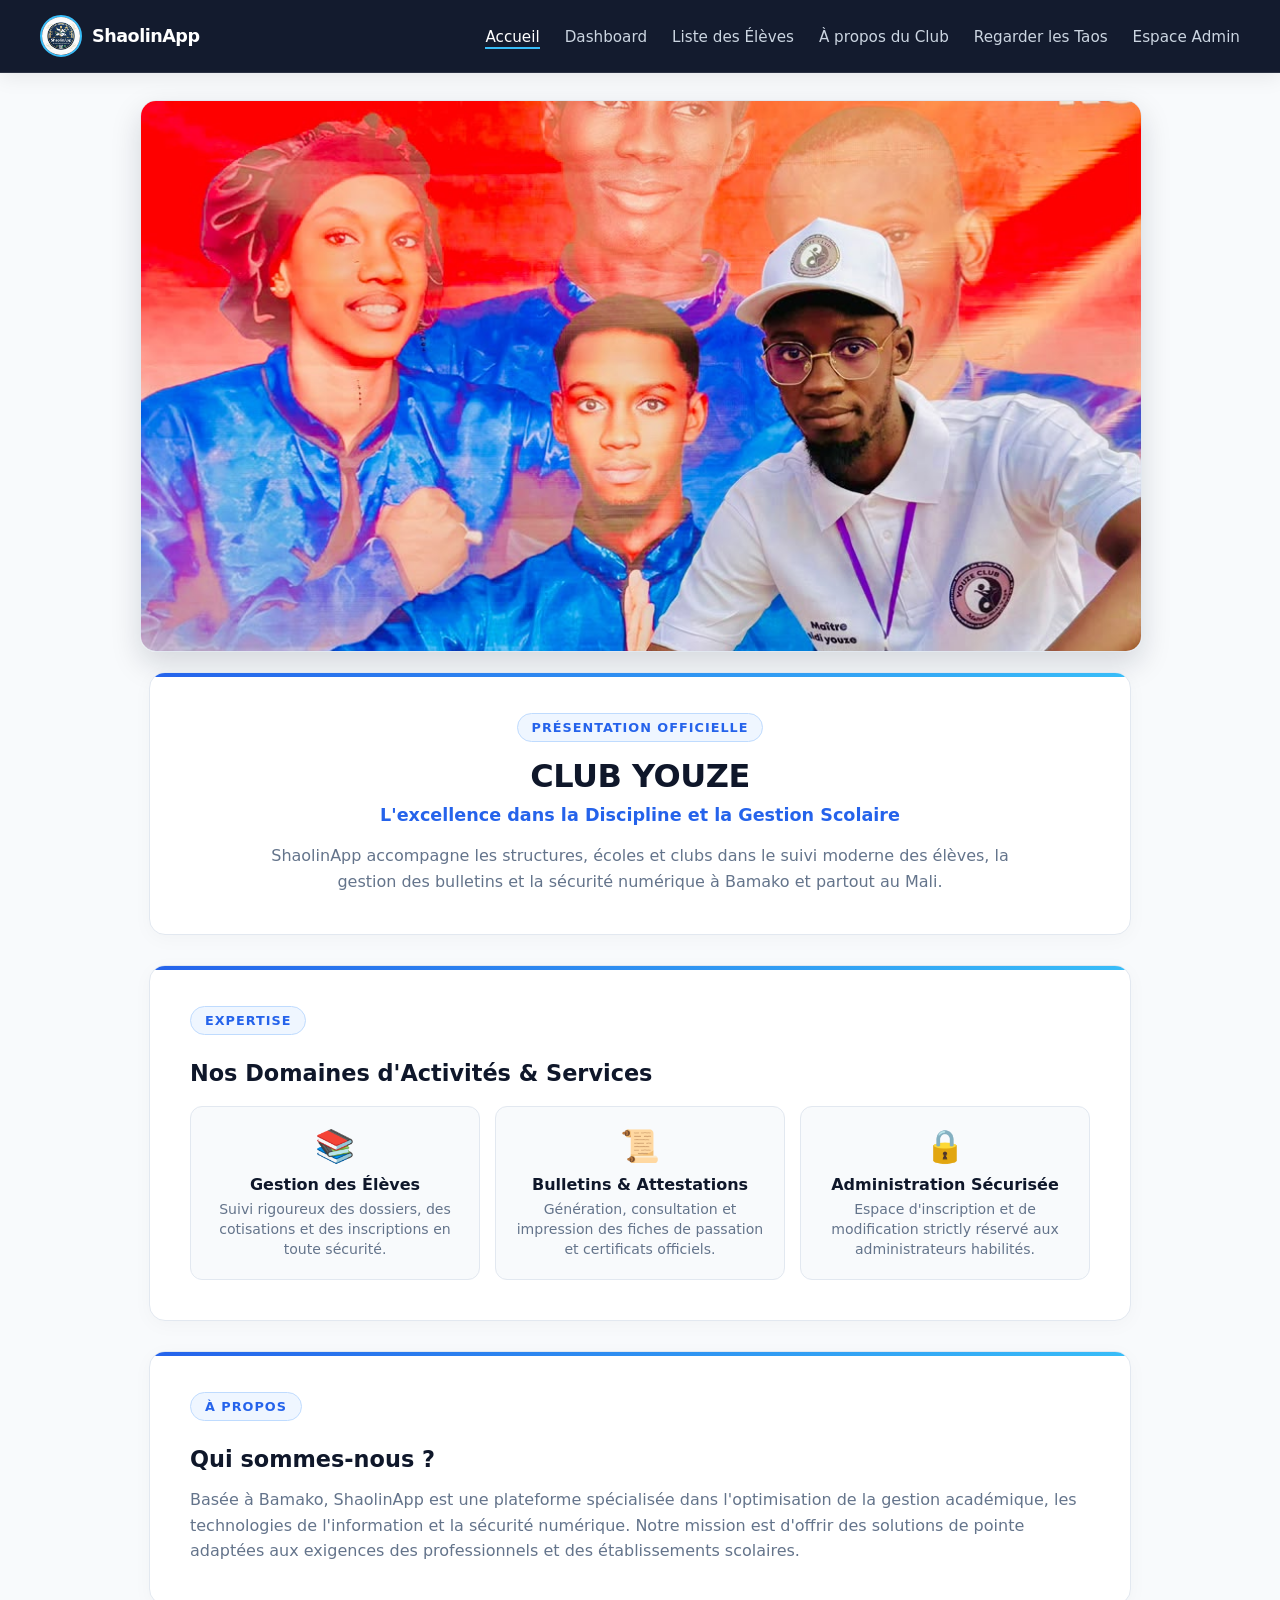
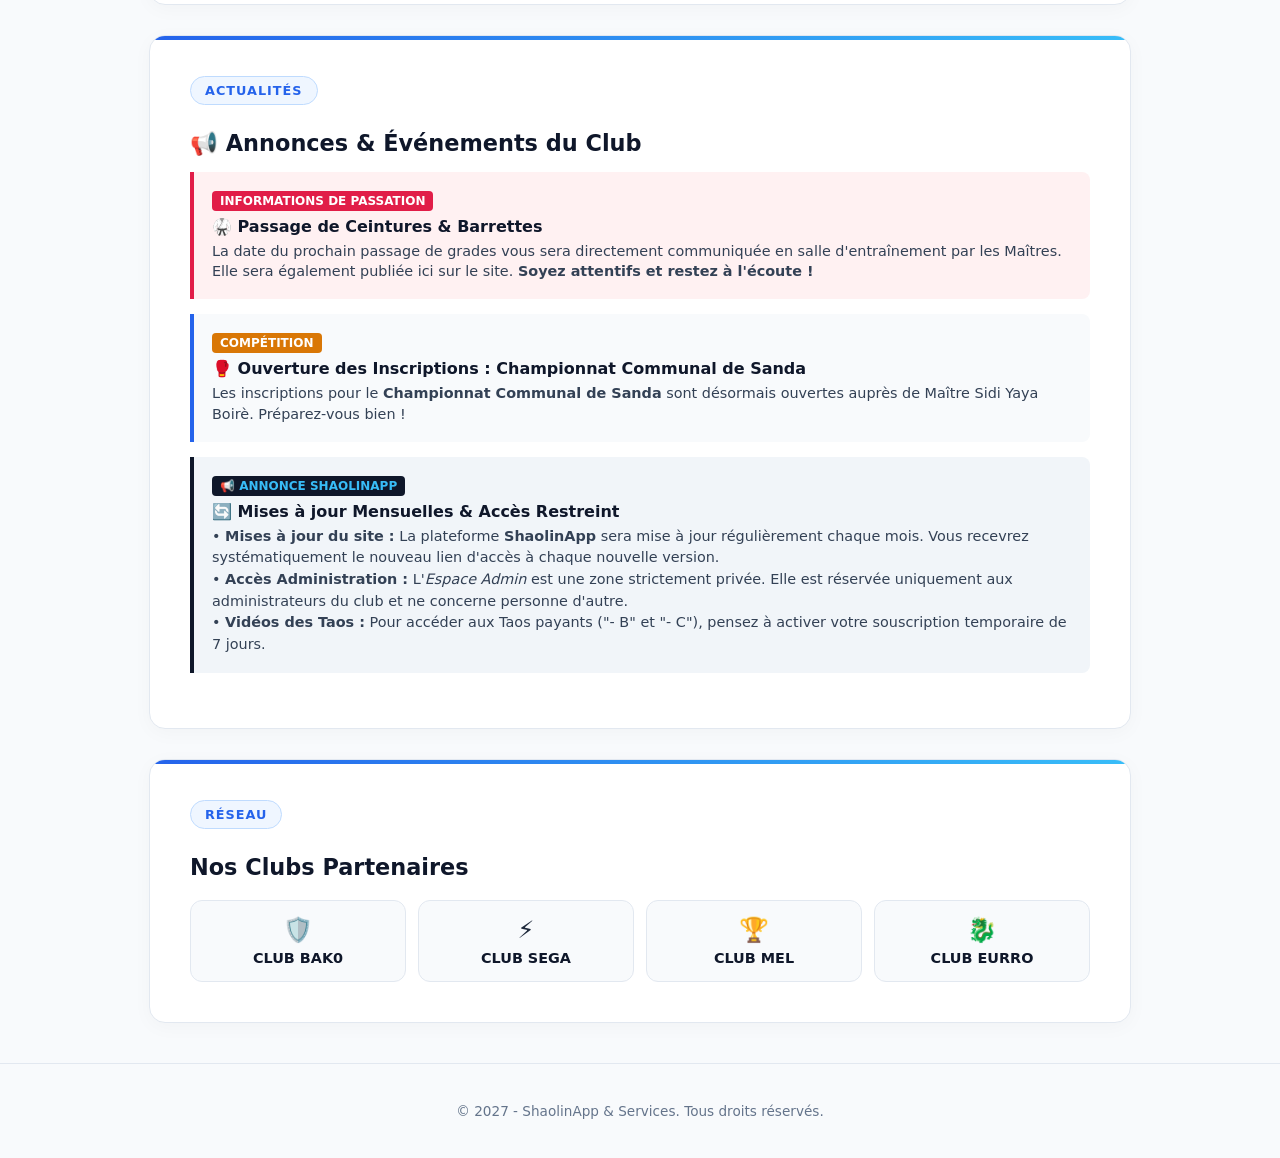
==== index.html @ 5c31070f "Premier commit ShaolinApp" ====
<!DOCTYPE html>
<html lang="fr">
<head>
    <meta charset="utf-8">
    <meta name="viewport" content="width=device-width, initial-scale=1.0">
    <title>ShaolinApp - Club Youze</title>
    <style>
        :root {
            --primary: #0f172a;
            --accent: #38bdf8;
            --text-main: #1e293b;
            --text-muted: #64748b;
            --bg-body: #f8fafc;
            --card-bg: #ffffff;
            --border-color: #e2e8f0;
        }

        body {
            font-family: 'Segoe UI', system-ui, -apple-system, sans-serif;
            background-color: var(--bg-body);
            margin: 0;
            padding: 0;
            color: var(--text-main);
            padding-top: 110px;
            scroll-behavior: smooth;
        }
        
        /* Navbar flexible */
        header {
            position: fixed;
            top: 0;
            left: 0;
            width: 100%;
            background-color: rgba(15, 23, 42, 0.98);
            backdrop-filter: blur(12px);
            -webkit-backdrop-filter: blur(12px);
            color: white;
            padding: 12px 20px;
            display: flex;
            flex-direction: column;
            align-items: center;
            box-sizing: border-box;
            z-index: 1000;
            border-bottom: 1px solid rgba(255, 255, 255, 0.1);
            box-shadow: 0 4px 20px rgba(0, 0, 0, 0.08);
            gap: 10px;
        }

        .logo-container {
            display: flex;
            align-items: center;
            gap: 10px;
        }

        .logo-container img {
            height: 38px;
            width: 38px;
            border-radius: 50%;
            object-fit: cover;
            border: 2px solid var(--accent);
        }

        .logo-container h1 {
            margin: 0;
            font-size: 1.1rem;
            font-weight: 700;
            letter-spacing: -0.5px;
            white-space: nowrap;
        }

        nav {
            width: 100%;
            display: flex;
            justify-content: center;
        }

        nav ul {
            list-style: none;
            display: flex;
            flex-wrap: wrap;
            justify-content: center;
            gap: 12px 20px;
            margin: 0;
            padding: 0;
        }

        nav ul li a {
            color: #cbd5e1;
            text-decoration: none;
            font-weight: 500;
            font-size: 0.88rem;
            transition: all 0.3s ease;
            position: relative;
            padding: 3px 0;
            cursor: pointer;
            white-space: nowrap;
        }

        nav ul li a::after {
            content: '';
            position: absolute;
            width: 0;
            height: 2px;
            bottom: 0;
            left: 0;
            background-color: var(--accent);
            transition: width 0.3s ease;
        }

        nav ul li a:hover, nav ul li a.actif {
            color: white;
        }

        nav ul li a:hover::after, nav ul li a.actif::after {
            width: 100%;
        }

        @media (min-width: 850px) {
            body {
                padding-top: 80px;
            }
            header {
                flex-direction: row;
                justify-content: space-between;
                padding: 15px 40px;
            }
            nav {
                width: auto;
            }
            nav ul {
                gap: 25px;
            }
            nav ul li a {
                font-size: 0.95rem;
            }
        }

        /* Bannière Image */
        .hero-banner {
            max-width: 1000px;
            margin: 20px auto;
            padding: 0 15px;
            text-align: center;
        }

        .hero-banner img {
            width: 100%;
            max-height: 550px;
            object-fit: cover;
            display: block;
            border-radius: 16px;
            box-shadow: 0 12px 30px rgba(15, 23, 42, 0.15);
            border: 1px solid var(--border-color);
        }

        /* Style commun Carte pro */
        .styled-card {
            max-width: 900px;
            margin: 0 15px 25px 15px;
            background: var(--card-bg);
            padding: 25px;
            border-radius: 16px;
            box-shadow: 0 4px 20px rgba(0, 0, 0, 0.03);
            border: 1px solid var(--border-color);
            position: relative;
            overflow: hidden;
            transition: transform 0.3s ease, box-shadow 0.3s ease;
        }

        .styled-card:hover {
            transform: translateY(-3px);
            box-shadow: 0 8px 25px rgba(15, 23, 42, 0.08);
        }

        @media (min-width: 930px) {
            .styled-card {
                margin: 0 auto 30px auto;
                padding: 40px;
            }
        }

        .styled-card::before {
            content: '';
            position: absolute;
            top: 0;
            left: 0;
            width: 100%;
            height: 4px;
            background: linear-gradient(90deg, #2563eb, #38bdf8);
        }

        .badge-section {
            display: inline-block;
            background-color: #eff6ff;
            color: #2563eb;
            font-size: 0.8rem;
            font-weight: 700;
            padding: 6px 14px;
            border-radius: 20px;
            text-transform: uppercase;
            letter-spacing: 1px;
            margin-bottom: 15px;
            border: 1px solid #bfdbfe;
        }

        .hero-text-section {
            text-align: center;
        }

        .hero-text-section h1 {
            color: var(--primary);
            font-size: 2rem;
            font-weight: 800;
            margin: 0 0 10px 0;
            letter-spacing: -0.5px;
        }

        .hero-text-section h2 {
            color: #2563eb;
            font-size: 1.1rem;
            font-weight: 600;
            margin: 0 0 18px 0;
        }

        .hero-text-section p, .presentation p {
            color: var(--text-muted);
            font-size: 1rem;
            line-height: 1.6;
            margin: 0;
        }

        .hero-text-section p {
            max-width: 750px;
            margin: 0 auto;
        }

        .presentation h3, .domaines h3, .partenaires h3, .annonces h3 {
            color: var(--primary);
            font-size: 1.4rem;
            font-weight: 700;
            margin: 10px 0 15px 0;
        }

        .grid-domaines {
            display: grid;
            grid-template-columns: repeat(auto-fit, minmax(220px, 1fr));
            gap: 15px;
            margin-top: 20px;
        }

        .carte-domaine {
            background-color: #f8fafc;
            border: 1px solid var(--border-color);
            padding: 20px 15px;
            border-radius: 12px;
            text-align: center;
            transition: all 0.3s ease;
        }

        .carte-domaine:hover {
            transform: translateY(-5px);
            background-color: #ffffff;
            border-color: var(--accent);
            box-shadow: 0 6px 18px rgba(0,0,0,0.05);
        }

        .carte-domaine h4 {
            color: var(--primary);
            margin: 10px 0 6px 0;
            font-size: 1rem;
        }

        .carte-domaine p {
            color: var(--text-muted);
            font-size: 0.88rem;
            line-height: 1.4;
            margin: 0;
        }

        /* Cartes Annonces interactives */
        .annonce-card {
            background: #f8fafc;
            border-left: 4px solid #2563eb;
            border-radius: 0 8px 8px 0;
            padding: 18px;
            margin-bottom: 15px;
            transition: all 0.3s cubic-bezier(0.4, 0, 0.2, 1);
            cursor: pointer;
        }

        .annonce-card:hover {
            transform: translateX(8px) scale(1.01);
            background: #ffffff;
            box-shadow: 0 4px 15px rgba(0, 0, 0, 0.05);
        }

        .annonce-card.urgent {
            border-left-color: #e11d48;
            background: #fff1f2;
        }

        .annonce-card.urgent:hover {
            background: #ffe4e6;
        }

        .annonce-card.info-site {
            border-left-color: #0f172a;
            background: #f1f5f9;
        }

        .annonce-card.info-site:hover {
            background: #ffffff;
        }

        .annonce-badge {
            display: inline-block;
            font-size: 0.75rem;
            font-weight: 700;
            padding: 3px 8px;
            border-radius: 4px;
            color: white;
            margin-bottom: 6px;
        }

        .badge-urgent { background: #e11d48; }
        .badge-event { background: #d97706; }
        .badge-platform { background: #0f172a; color: #38bdf8; }

        .grid-clubs {
            display: grid;
            grid-template-columns: repeat(auto-fit, minmax(130px, 1fr));
            gap: 12px;
            margin-top: 20px;
        }

        .carte-club {
            background-color: #f8fafc;
            border: 1px solid var(--border-color);
            padding: 15px 10px;
            border-radius: 12px;
            text-align: center;
            transition: all 0.3s ease;
        }

        .carte-club:hover {
            transform: scale(1.05);
            background-color: #ffffff;
            border-color: var(--accent);
        }

        .carte-club .club-icon {
            font-size: 24px;
            margin-bottom: 6px;
        }

        .carte-club h4 {
            color: var(--primary);
            margin: 0;
            font-size: 0.9rem;
            font-weight: 700;
        }

        footer {
            text-align: center;
            padding: 25px;
            color: var(--text-muted);
            font-size: 0.85rem;
            border-top: 1px solid var(--border-color);
            margin-top: 40px;
        }
    </style>
</head>
<body>

    <header>
        <div class="logo-container">
            <img src="logo.jpg" alt="Logo ShaolinApp">
            <h1>ShaolinApp</h1>
        </div>
        <nav>
            <ul>
                <li><a href="index.html" class="actif">Accueil</a></li>
                <li><a href="dashboard.html">Dashboard</a></li>
                <li><a href="eleves.html">Liste des Élèves</a></li>
                <li><a href="apropos.html">À propos du Club</a></li>
                <li><a href="taos.html">Regarder les Taos</a></li>
                <li><a href="admin.html">Espace Admin</a></li>
            </ul>
        </nav>
    </header>

    <div class="hero-banner">
        <img src="fond-kungfu.jpg" alt="Bannière Club Youze">
    </div>

    <!-- 1. CARTE PRÉSENTATION OFFICIELLE -->
    <div class="styled-card hero-text-section">
        <span class="badge-section">Présentation Officielle</span>
        <h1>CLUB YOUZE</h1>
        <h2>L'excellence dans la Discipline et la Gestion Scolaire</h2>
        <p>ShaolinApp accompagne les structures, écoles et clubs dans le suivi moderne des élèves, la gestion des bulletins et la sécurité numérique à Bamako et partout au Mali.</p>
    </div>

    <!-- 2. SECTION EXPERTISE (NOS DOMAINES D'ACTIVITÉS) -->
    <section id="services" class="styled-card domaines">
        <span class="badge-section">Expertise</span>
        <h3>Nos Domaines d'Activités & Services</h3>
        <div class="grid-domaines">
            <div class="carte-domaine">
                <div style="font-size: 32px; margin-bottom: 5px;">📚</div>
                <h4>Gestion des Élèves</h4>
                <p>Suivi rigoureux des dossiers, des cotisations et des inscriptions en toute sécurité.</p>
            </div>
            <div class="carte-domaine">
                <div style="font-size: 32px; margin-bottom: 5px;">📜</div>
                <h4>Bulletins & Attestations</h4>
                <p>Génération, consultation et impression des fiches de passation et certificats officiels.</p>
            </div>
            <div class="carte-domaine">
                <div style="font-size: 32px; margin-bottom: 5px;">🔒</div>
                <h4>Administration Sécurisée</h4>
                <p>Espace d'inscription et de modification strictly réservé aux administrateurs habilités.</p>
            </div>
        </div>
    </section>

    <!-- 3. SECTION À PROPOS (QUI SOMMES-NOUS) -->
    <section id="about" class="styled-card presentation">
        <span class="badge-section">À propos</span>
        <h3>Qui sommes-nous ?</h3>
        <p>Basée à Bamako, ShaolinApp est une plateforme spécialisée dans l'optimisation de la gestion académique, les technologies de l'information et la sécurité numérique. Notre mission est d'offrir des solutions de pointe adaptées aux exigences des professionnels et des établissements scolaires.</p>
    </section>

    <!-- 4. SECTION ANNONCES & ÉVÉNEMENTS (ACTUALITÉS) -->
    <section class="styled-card annonces">
        <span class="badge-section">Actualités</span>
        <h3>📢 Annonces & Événements du Club</h3>
        
        <div class="annonce-card urgent" style="margin-top: 15px;">
            <span class="annonce-badge badge-urgent">INFORMATIONS DE PASSATION</span>
            <h4 style="margin: 0 0 5px 0; color: #0f172a; font-size: 1rem;">🥋 Passage de Ceintures & Barrettes</h4>
            <p style="margin: 0; font-size: 0.9rem; color: #334155; line-height: 1.4;">
                La date du prochain passage de grades vous sera directement communiquée en salle d'entraînement par les Maîtres. Elle sera également publiée ici sur le site. <strong>Soyez attentifs et restez à l'écoute !</strong>
            </p>
        </div>

        <div class="annonce-card">
            <span class="annonce-badge badge-event">COMPÉTITION</span>
            <h4 style="margin: 0 0 5px 0; color: #0f172a; font-size: 1rem;">🥊 Ouverture des Inscriptions : Championnat Communal de Sanda</h4>
            <p style="margin: 0; font-size: 0.9rem; color: #334155; line-height: 1.4;">
                Les inscriptions pour le <strong>Championnat Communal de Sanda</strong> sont désormais ouvertes auprès de Maître Sidi Yaya Boirè. Préparez-vous bien !
            </p>
        </div>

        <!-- NOUVELLE ANNONCE DU SITE SHAOLINAPP -->
        <div class="annonce-card info-site">
            <span class="annonce-badge badge-platform">📢 ANNONCE SHAOLINAPP</span>
            <h4 style="margin: 0 0 5px 0; color: #0f172a; font-size: 1rem;">🔄 Mises à jour Mensuelles & Accès Restreint</h4>
            <p style="margin: 0; font-size: 0.9rem; color: #334155; line-height: 1.5;">
                • <strong>Mises à jour du site :</strong> La plateforme <strong>ShaolinApp</strong> sera mise à jour régulièrement chaque mois. Vous recevrez systématiquement le nouveau lien d'accès à chaque nouvelle version.<br>
                • <strong>Accès Administration :</strong> L'<em>Espace Admin</em> est une zone strictement privée. Elle est réservée uniquement aux administrateurs du club et ne concerne personne d'autre.<br>
                • <strong>Vidéos des Taos :</strong> Pour accéder aux Taos payants ("- B" et "- C"), pensez à activer votre souscription temporaire de 7 jours.
            </p>
        </div>
    </section>

    <!-- 5. SECTION PARTENAIRES (RÉSEAU) -->
    <section class="styled-card partenaires">
        <span class="badge-section">Réseau</span>
        <h3>Nos Clubs Partenaires</h3>
        <div class="grid-clubs">
            <div class="carte-club">
                <div class="club-icon">🛡️</div>
                <h4>CLUB BAK0</h4>
            </div>
            <div class="carte-club">
                <div class="club-icon">⚡</div>
                <h4>CLUB SEGA</h4>
            </div>
            <div class="carte-club">
                <div class="club-icon">🏆</div>
                <h4>CLUB MEL</h4>
            </div>
            <div class="carte-club">
                <div class="club-icon">🐉</div>
                <h4>CLUB EURRO</h4>
            </div>
        </div>
    </section>

    <footer>
        <p>&copy; 2027 - ShaolinApp & Services. Tous droits réservés.</p>
    </footer>
</body>
</html>
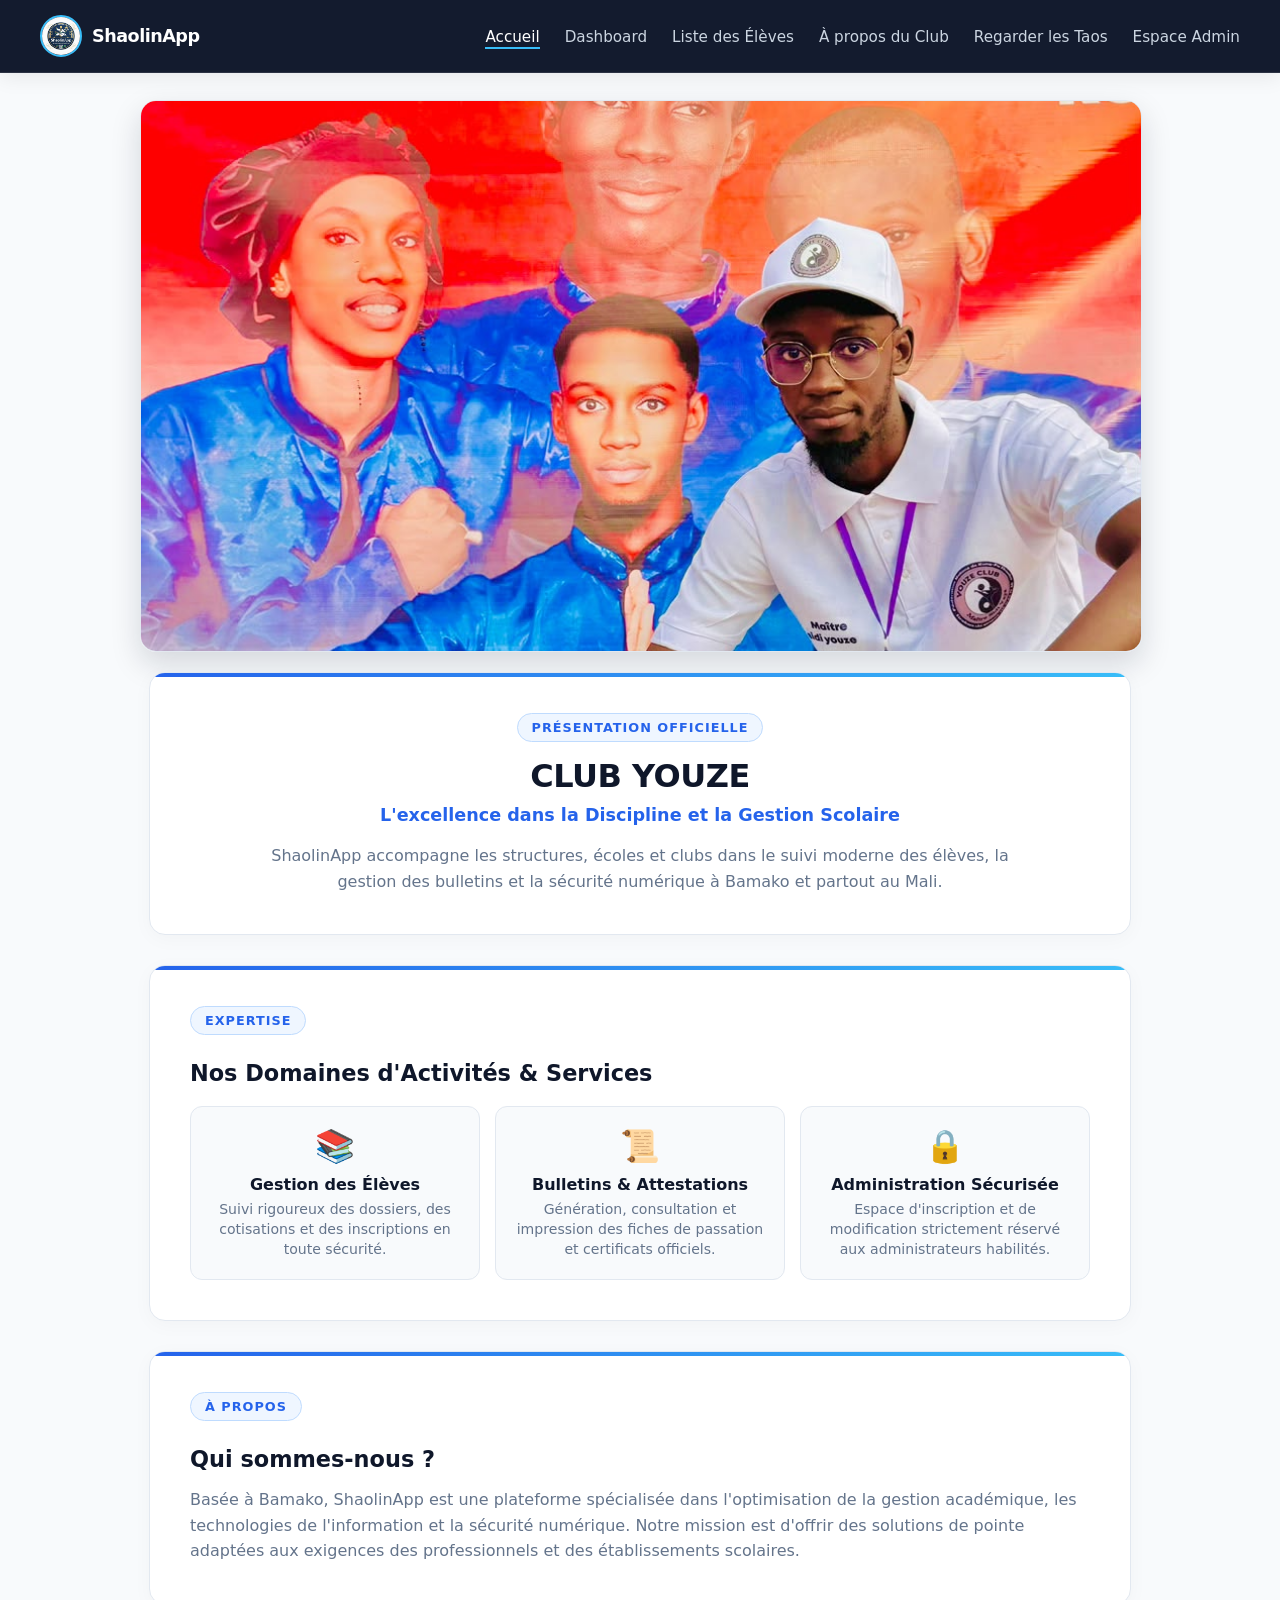
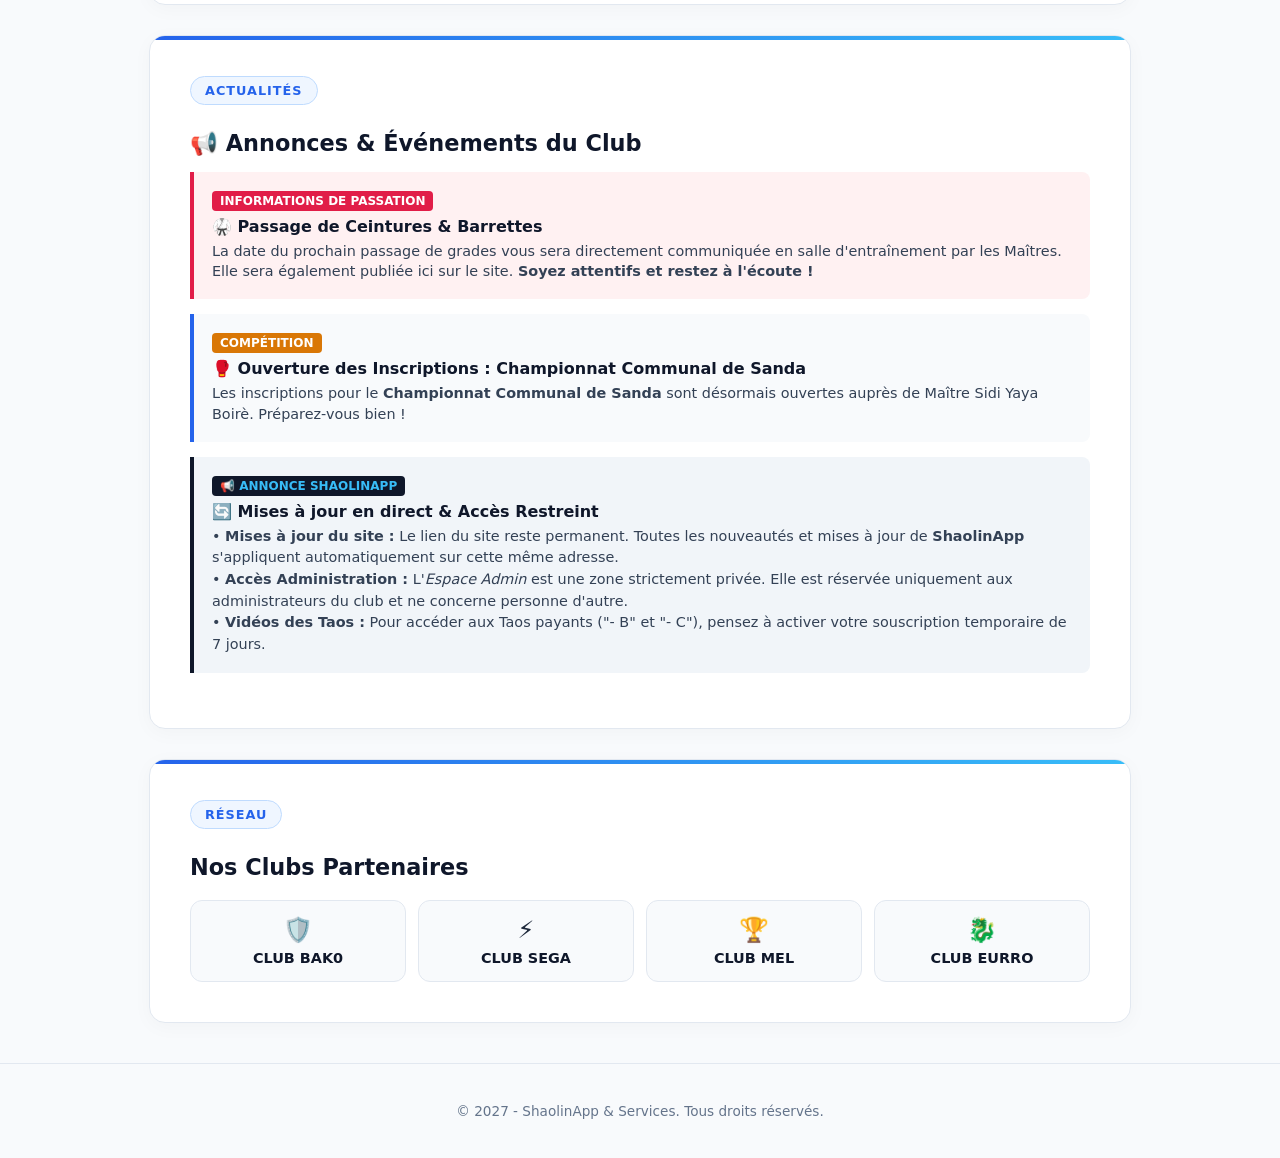
==== commit d3ec7786: "Mise a jour du texte de presentation de l'accueil" ====
--- a/index.html
+++ b/index.html
@@ -419,7 +419,7 @@
             <div class="carte-domaine">
                 <div style="font-size: 32px; margin-bottom: 5px;">🔒</div>
                 <h4>Administration Sécurisée</h4>
-                <p>Espace d'inscription et de modification strictly réservé aux administrateurs habilités.</p>
+                <p>Espace d'inscription et de modification strictement réservé aux administrateurs habilités.</p>
             </div>
         </div>
     </section>
@@ -452,12 +452,12 @@
             </p>
         </div>
 
-        <!-- NOUVELLE ANNONCE DU SITE SHAOLINAPP -->
+        <!-- ANNONCE DU SITE SHAOLINAPP -->
         <div class="annonce-card info-site">
             <span class="annonce-badge badge-platform">📢 ANNONCE SHAOLINAPP</span>
-            <h4 style="margin: 0 0 5px 0; color: #0f172a; font-size: 1rem;">🔄 Mises à jour Mensuelles & Accès Restreint</h4>
+            <h4 style="margin: 0 0 5px 0; color: #0f172a; font-size: 1rem;">🔄 Mises à jour en direct & Accès Restreint</h4>
             <p style="margin: 0; font-size: 0.9rem; color: #334155; line-height: 1.5;">
-                • <strong>Mises à jour du site :</strong> La plateforme <strong>ShaolinApp</strong> sera mise à jour régulièrement chaque mois. Vous recevrez systématiquement le nouveau lien d'accès à chaque nouvelle version.<br>
+                • <strong>Mises à jour du site :</strong> Le lien du site reste permanent. Toutes les nouveautés et mises à jour de <strong>ShaolinApp</strong> s'appliquent automatiquement sur cette même adresse.<br>
                 • <strong>Accès Administration :</strong> L'<em>Espace Admin</em> est une zone strictement privée. Elle est réservée uniquement aux administrateurs du club et ne concerne personne d'autre.<br>
                 • <strong>Vidéos des Taos :</strong> Pour accéder aux Taos payants ("- B" et "- C"), pensez à activer votre souscription temporaire de 7 jours.
             </p>
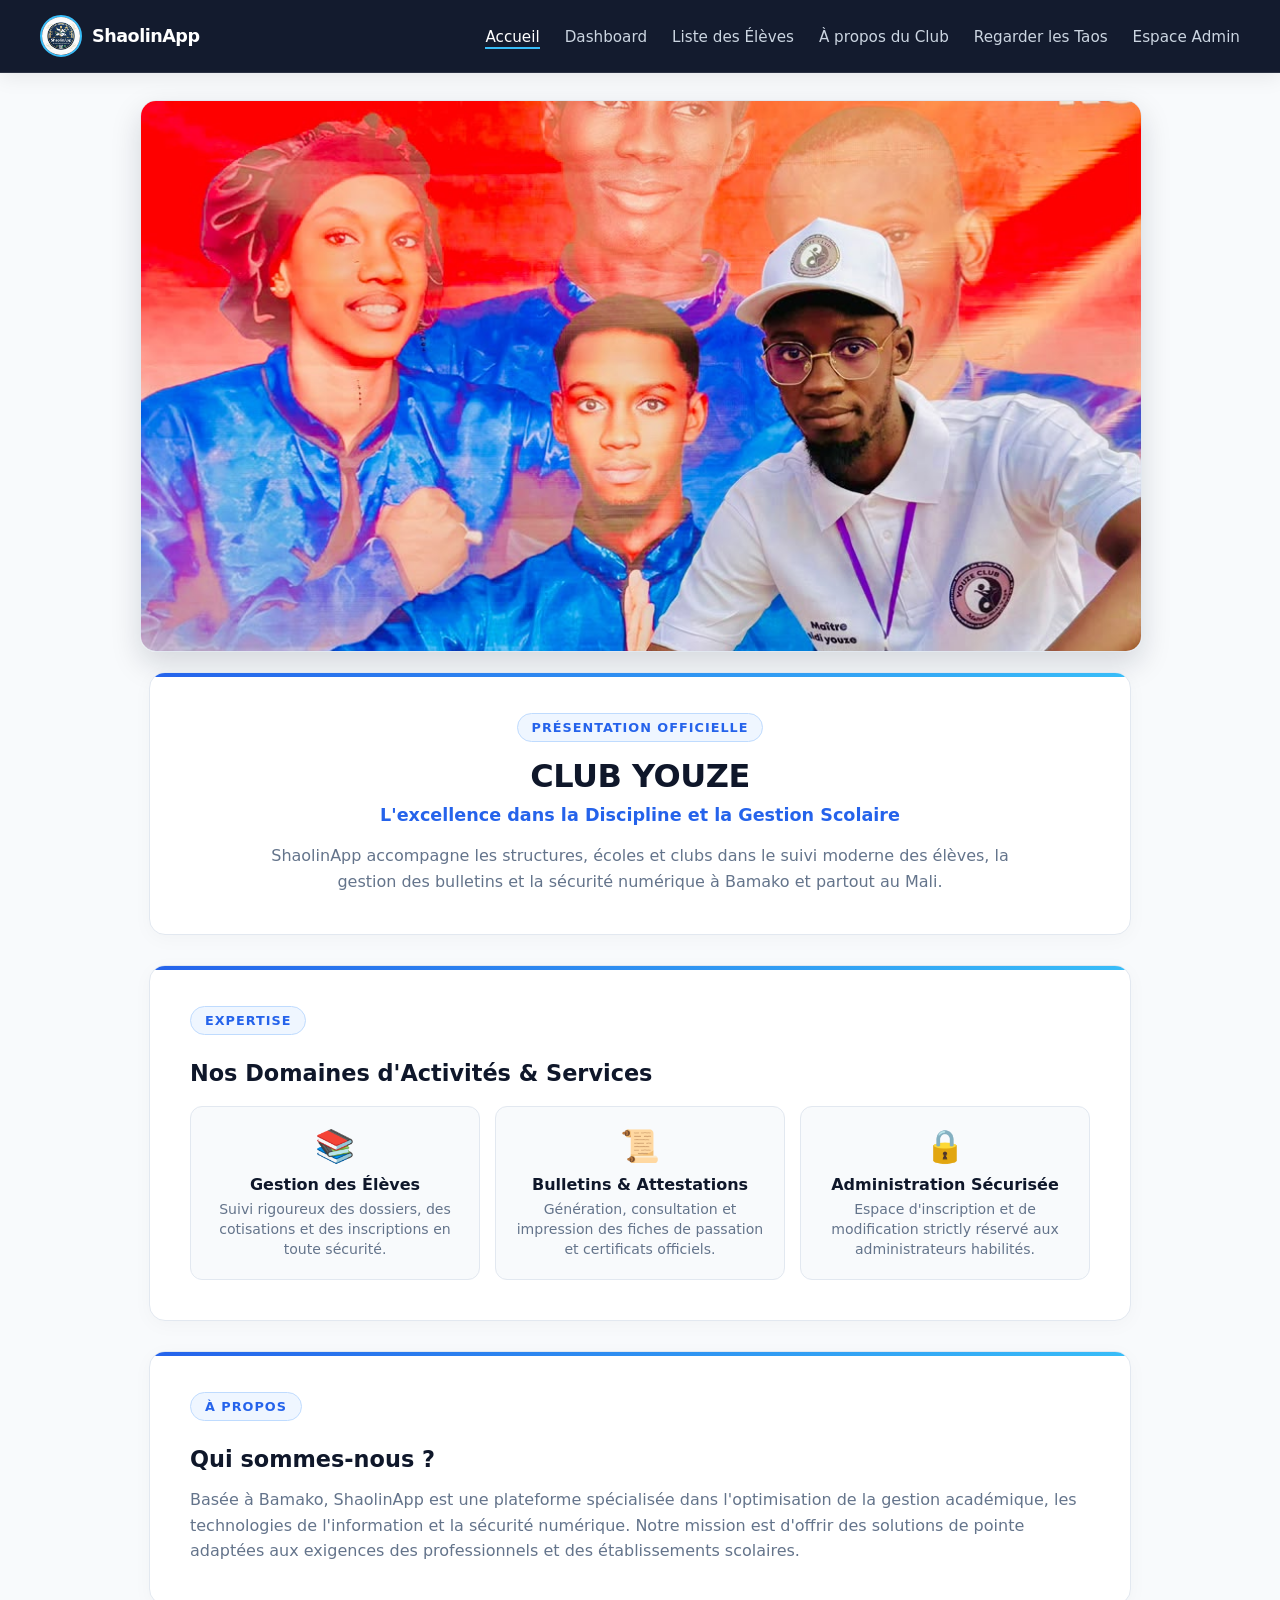
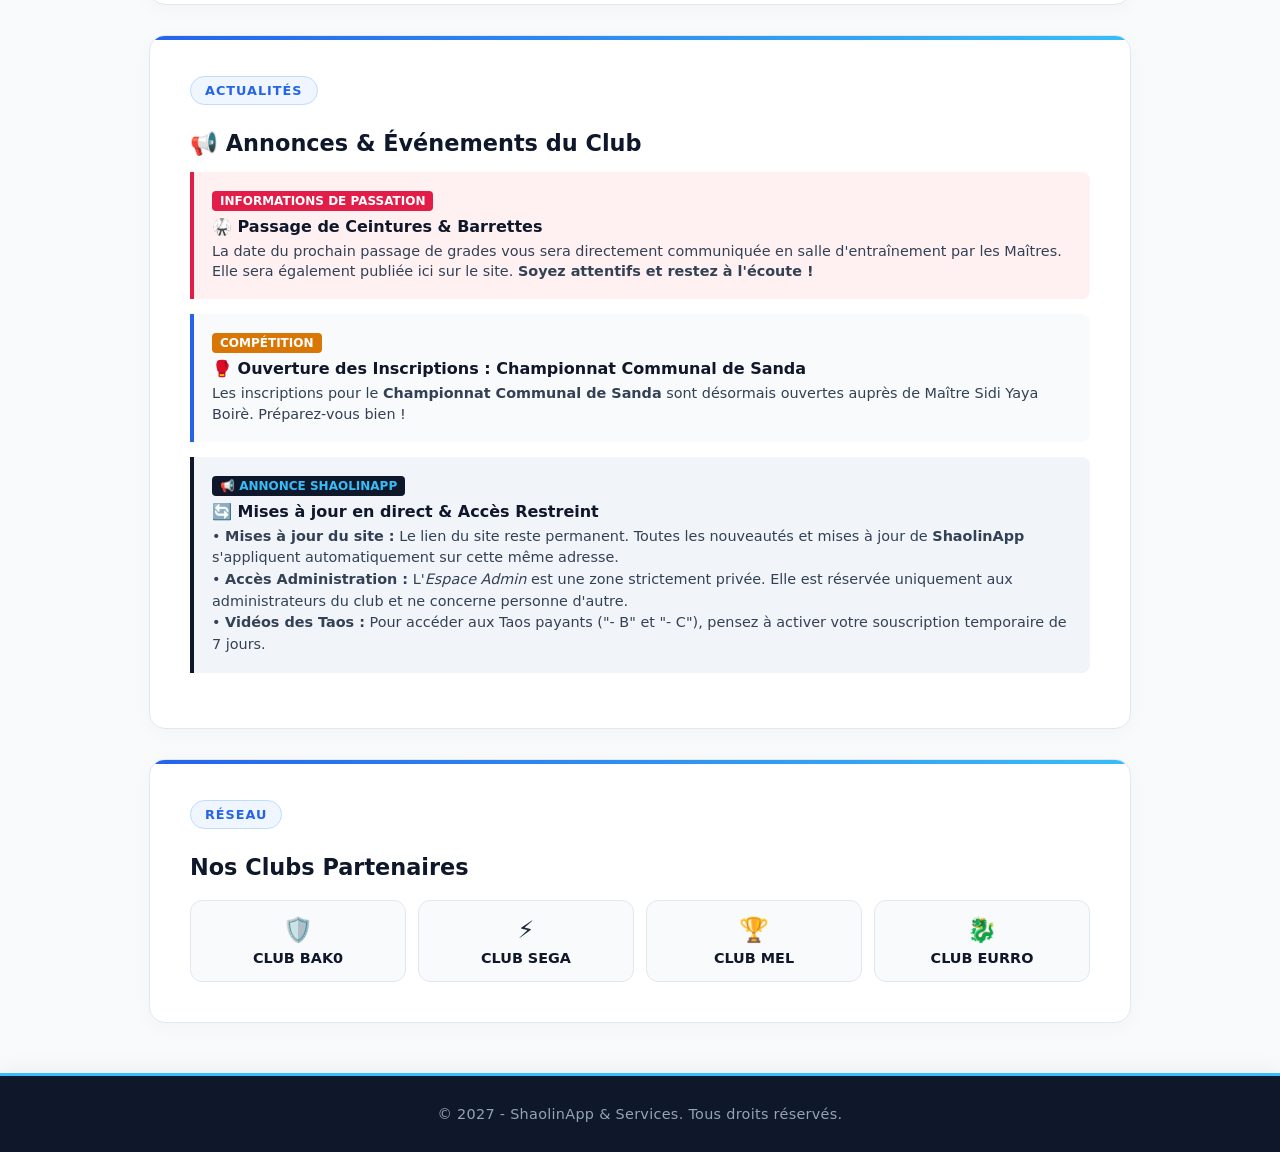
==== commit 5694550d: "Amélioration du design professionnel et du footer sur index.html" ====
--- a/index.html
+++ b/index.html
@@ -360,13 +360,22 @@
             font-weight: 700;
         }
 
+        /* Footer professionnel et bleu */
         footer {
+            background-color: #0f172a;
+            color: #94a3b8;
             text-align: center;
-            padding: 25px;
-            color: var(--text-muted);
-            font-size: 0.85rem;
-            border-top: 1px solid var(--border-color);
-            margin-top: 40px;
+            padding: 30px 20px;
+            font-size: 0.9rem;
+            border-top: 3px solid #38bdf8;
+            margin-top: 50px;
+            box-shadow: 0 -4px 20px rgba(0, 0, 0, 0.05);
+        }
+
+        footer p {
+            margin: 0;
+            font-weight: 500;
+            letter-spacing: 0.3px;
         }
     </style>
 </head>
@@ -419,7 +428,7 @@
             <div class="carte-domaine">
                 <div style="font-size: 32px; margin-bottom: 5px;">🔒</div>
                 <h4>Administration Sécurisée</h4>
-                <p>Espace d'inscription et de modification strictement réservé aux administrateurs habilités.</p>
+                <p>Espace d'inscription et de modification strictly réservé aux administrateurs habilités.</p>
             </div>
         </div>
     </section>
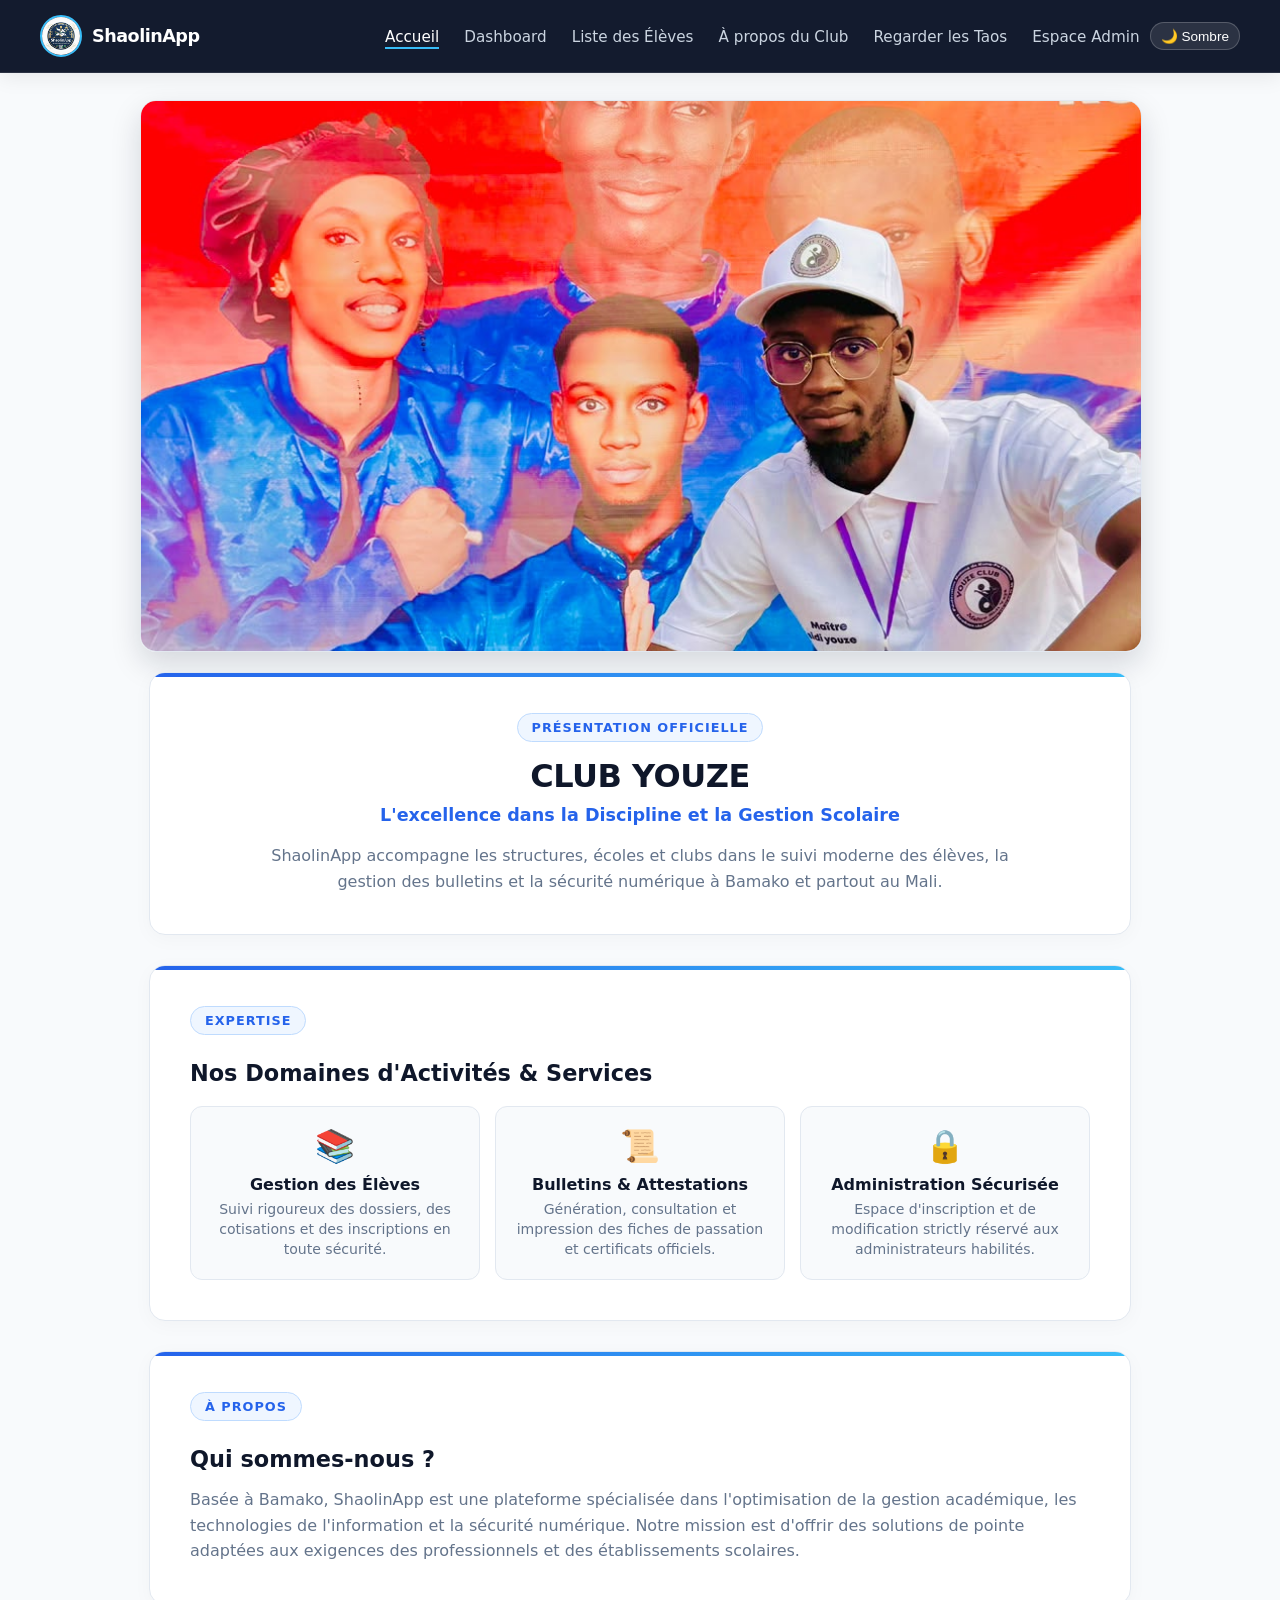
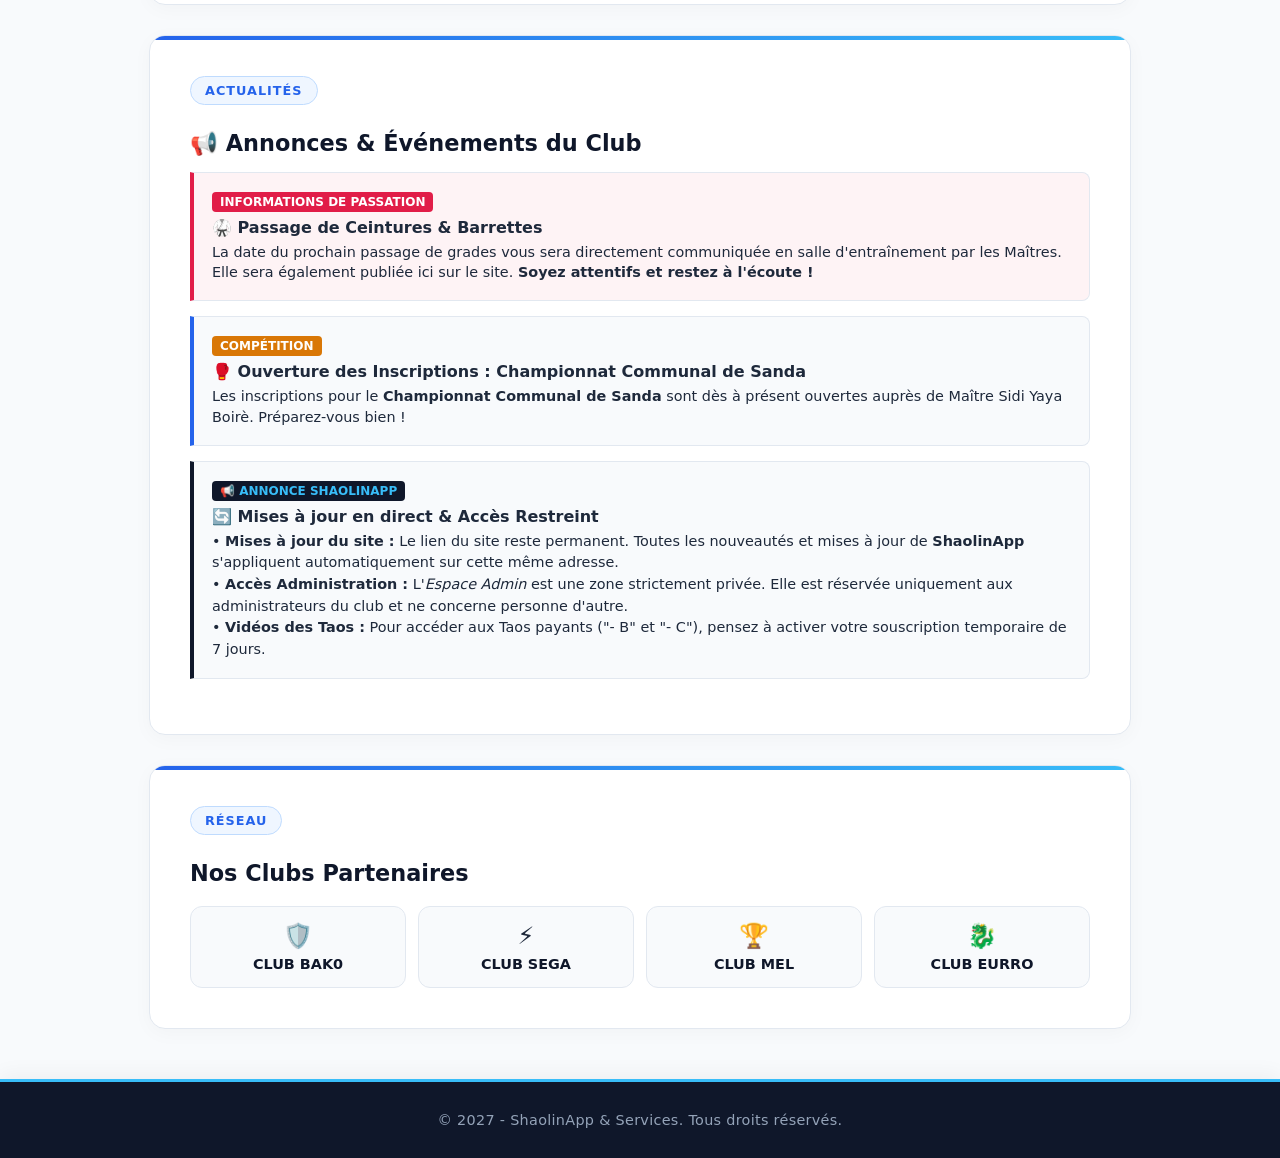
==== commit 6d00c225: "Ajout du mode sombre et mode clair (Dark/Light mode) sur index.html" ====
--- a/index.html
+++ b/index.html
@@ -15,6 +15,17 @@
             --border-color: #e2e8f0;
         }
 
+        /* Variables pour le Mode Sombre */
+        [data-theme="dark"] {
+            --primary: #f8fafc;
+            --accent: #38bdf8;
+            --text-main: #f1f5f9;
+            --text-muted: #94a3b8;
+            --bg-body: #0b0f19;
+            --card-bg: #1e293b;
+            --border-color: #334155;
+        }
+
         body {
             font-family: 'Segoe UI', system-ui, -apple-system, sans-serif;
             background-color: var(--bg-body);
@@ -23,6 +34,7 @@
             color: var(--text-main);
             padding-top: 110px;
             scroll-behavior: smooth;
+            transition: background-color 0.3s ease, color 0.3s ease;
         }
         
         /* Navbar flexible */
@@ -72,6 +84,9 @@
             width: 100%;
             display: flex;
             justify-content: center;
+            align-items: center;
+            flex-wrap: wrap;
+            gap: 10px;
         }
 
         nav ul {
@@ -82,6 +97,7 @@
             gap: 12px 20px;
             margin: 0;
             padding: 0;
+            align-items: center;
         }
 
         nav ul li a {
@@ -113,6 +129,26 @@
 
         nav ul li a:hover::after, nav ul li a.actif::after {
             width: 100%;
+        }
+
+        /* Bouton Dark/Light Mode */
+        .theme-toggle-btn {
+            background: rgba(255, 255, 255, 0.1);
+            border: 1px solid rgba(255, 255, 255, 0.2);
+            color: white;
+            padding: 5px 10px;
+            border-radius: 20px;
+            cursor: pointer;
+            font-size: 0.85rem;
+            display: flex;
+            align-items: center;
+            gap: 5px;
+            transition: all 0.3s ease;
+        }
+
+        .theme-toggle-btn:hover {
+            background: rgba(56, 189, 248, 0.2);
+            border-color: var(--accent);
         }
 
         @media (min-width: 850px) {
@@ -164,7 +200,7 @@
             border: 1px solid var(--border-color);
             position: relative;
             overflow: hidden;
-            transition: transform 0.3s ease, box-shadow 0.3s ease;
+            transition: transform 0.3s ease, box-shadow 0.3s ease, background-color 0.3s ease, border-color 0.3s ease;
         }
 
         .styled-card:hover {
@@ -203,6 +239,12 @@
             border: 1px solid #bfdbfe;
         }
 
+        [data-theme="dark"] .badge-section {
+            background-color: rgba(37, 99, 235, 0.2);
+            color: #38bdf8;
+            border-color: rgba(56, 189, 248, 0.3);
+        }
+
         .hero-text-section {
             text-align: center;
         }
@@ -222,6 +264,10 @@
             margin: 0 0 18px 0;
         }
 
+        [data-theme="dark"] .hero-text-section h2 {
+            color: #38bdf8;
+        }
+
         .hero-text-section p, .presentation p {
             color: var(--text-muted);
             font-size: 1rem;
@@ -249,7 +295,7 @@
         }
 
         .carte-domaine {
-            background-color: #f8fafc;
+            background-color: var(--bg-body);
             border: 1px solid var(--border-color);
             padding: 20px 15px;
             border-radius: 12px;
@@ -259,7 +305,7 @@
 
         .carte-domaine:hover {
             transform: translateY(-5px);
-            background-color: #ffffff;
+            background-color: var(--card-bg);
             border-color: var(--accent);
             box-shadow: 0 6px 18px rgba(0,0,0,0.05);
         }
@@ -279,37 +325,40 @@
 
         /* Cartes Annonces interactives */
         .annonce-card {
-            background: #f8fafc;
+            background: var(--bg-body);
             border-left: 4px solid #2563eb;
             border-radius: 0 8px 8px 0;
             padding: 18px;
             margin-bottom: 15px;
             transition: all 0.3s cubic-bezier(0.4, 0, 0.2, 1);
             cursor: pointer;
+            border-top: 1px solid var(--border-color);
+            border-right: 1px solid var(--border-color);
+            border-bottom: 1px solid var(--border-color);
         }
 
         .annonce-card:hover {
             transform: translateX(8px) scale(1.01);
-            background: #ffffff;
+            background: var(--card-bg);
             box-shadow: 0 4px 15px rgba(0, 0, 0, 0.05);
         }
 
         .annonce-card.urgent {
             border-left-color: #e11d48;
-            background: #fff1f2;
+            background: rgba(225, 29, 72, 0.05);
         }
 
         .annonce-card.urgent:hover {
-            background: #ffe4e6;
+            background: rgba(225, 29, 72, 0.1);
         }
 
         .annonce-card.info-site {
-            border-left-color: #0f172a;
-            background: #f1f5f9;
+            border-left-color: var(--primary);
+            background: var(--bg-body);
         }
 
         .annonce-card.info-site:hover {
-            background: #ffffff;
+            background: var(--card-bg);
         }
 
         .annonce-badge {
@@ -325,6 +374,11 @@
         .badge-urgent { background: #e11d48; }
         .badge-event { background: #d97706; }
         .badge-platform { background: #0f172a; color: #38bdf8; }
+        [data-theme="dark"] .badge-platform { background: #38bdf8; color: #0f172a; }
+
+        .annonce-card h4, .annonce-card p {
+            color: var(--text-main) !important;
+        }
 
         .grid-clubs {
             display: grid;
@@ -334,7 +388,7 @@
         }
 
         .carte-club {
-            background-color: #f8fafc;
+            background-color: var(--bg-body);
             border: 1px solid var(--border-color);
             padding: 15px 10px;
             border-radius: 12px;
@@ -344,7 +398,7 @@
 
         .carte-club:hover {
             transform: scale(1.05);
-            background-color: #ffffff;
+            background-color: var(--card-bg);
             border-color: var(--accent);
         }
 
@@ -395,6 +449,10 @@
                 <li><a href="taos.html">Regarder les Taos</a></li>
                 <li><a href="admin.html">Espace Admin</a></li>
             </ul>
+            <!-- Bouton pour changer de thème -->
+            <button id="themeToggleBtn" class="theme-toggle-btn" onclick="basculerTheme()">
+                🌙 Sombre
+            </button>
         </nav>
     </header>
 
@@ -447,25 +505,25 @@
         
         <div class="annonce-card urgent" style="margin-top: 15px;">
             <span class="annonce-badge badge-urgent">INFORMATIONS DE PASSATION</span>
-            <h4 style="margin: 0 0 5px 0; color: #0f172a; font-size: 1rem;">🥋 Passage de Ceintures & Barrettes</h4>
-            <p style="margin: 0; font-size: 0.9rem; color: #334155; line-height: 1.4;">
+            <h4 style="margin: 0 0 5px 0; font-size: 1rem;">🥋 Passage de Ceintures & Barrettes</h4>
+            <p style="margin: 0; font-size: 0.9rem; line-height: 1.4;">
                 La date du prochain passage de grades vous sera directement communiquée en salle d'entraînement par les Maîtres. Elle sera également publiée ici sur le site. <strong>Soyez attentifs et restez à l'écoute !</strong>
             </p>
         </div>
 
         <div class="annonce-card">
             <span class="annonce-badge badge-event">COMPÉTITION</span>
-            <h4 style="margin: 0 0 5px 0; color: #0f172a; font-size: 1rem;">🥊 Ouverture des Inscriptions : Championnat Communal de Sanda</h4>
-            <p style="margin: 0; font-size: 0.9rem; color: #334155; line-height: 1.4;">
-                Les inscriptions pour le <strong>Championnat Communal de Sanda</strong> sont désormais ouvertes auprès de Maître Sidi Yaya Boirè. Préparez-vous bien !
+            <h4 style="margin: 0 0 5px 0; font-size: 1rem;">🥊 Ouverture des Inscriptions : Championnat Communal de Sanda</h4>
+            <p style="margin: 0; font-size: 0.9rem; line-height: 1.4;">
+                Les inscriptions pour le <strong>Championnat Communal de Sanda</strong> sont dès à présent ouvertes auprès de Maître Sidi Yaya Boirè. Préparez-vous bien !
             </p>
         </div>
 
         <!-- ANNONCE DU SITE SHAOLINAPP -->
         <div class="annonce-card info-site">
             <span class="annonce-badge badge-platform">📢 ANNONCE SHAOLINAPP</span>
-            <h4 style="margin: 0 0 5px 0; color: #0f172a; font-size: 1rem;">🔄 Mises à jour en direct & Accès Restreint</h4>
-            <p style="margin: 0; font-size: 0.9rem; color: #334155; line-height: 1.5;">
+            <h4 style="margin: 0 0 5px 0; font-size: 1rem;">🔄 Mises à jour en direct & Accès Restreint</h4>
+            <p style="margin: 0; font-size: 0.9rem; line-height: 1.5;">
                 • <strong>Mises à jour du site :</strong> Le lien du site reste permanent. Toutes les nouveautés et mises à jour de <strong>ShaolinApp</strong> s'appliquent automatiquement sur cette même adresse.<br>
                 • <strong>Accès Administration :</strong> L'<em>Espace Admin</em> est une zone strictement privée. Elle est réservée uniquement aux administrateurs du club et ne concerne personne d'autre.<br>
                 • <strong>Vidéos des Taos :</strong> Pour accéder aux Taos payants ("- B" et "- C"), pensez à activer votre souscription temporaire de 7 jours.
@@ -500,5 +558,33 @@
     <footer>
         <p>&copy; 2027 - ShaolinApp & Services. Tous droits réservés.</p>
     </footer>
+
+    <!-- Script pour la gestion du Mode Sombre -->
+    <script>
+        function basculerTheme() {
+            const htmlTag = document.documentElement;
+            const btn = document.getElementById("themeToggleBtn");
+
+            if (htmlTag.getAttribute("data-theme") === "dark") {
+                htmlTag.removeAttribute("data-theme");
+                localStorage.setItem("theme", "light");
+                btn.innerHTML = "🌙 Sombre";
+            } else {
+                htmlTag.setAttribute("data-theme", "dark");
+                localStorage.setItem("theme", "dark");
+                btn.innerHTML = "☀️ Clair";
+            }
+        }
+
+        // Charger le thème enregistré au démarrage
+        window.addEventListener("DOMContentLoaded", () => {
+            const savedTheme = localStorage.getItem("theme");
+            const btn = document.getElementById("themeToggleBtn");
+            if (savedTheme === "dark") {
+                document.documentElement.setAttribute("data-theme", "dark");
+                if (btn) btn.innerHTML = "☀️ Clair";
+            }
+        });
+    </script>
 </body>
 </html>
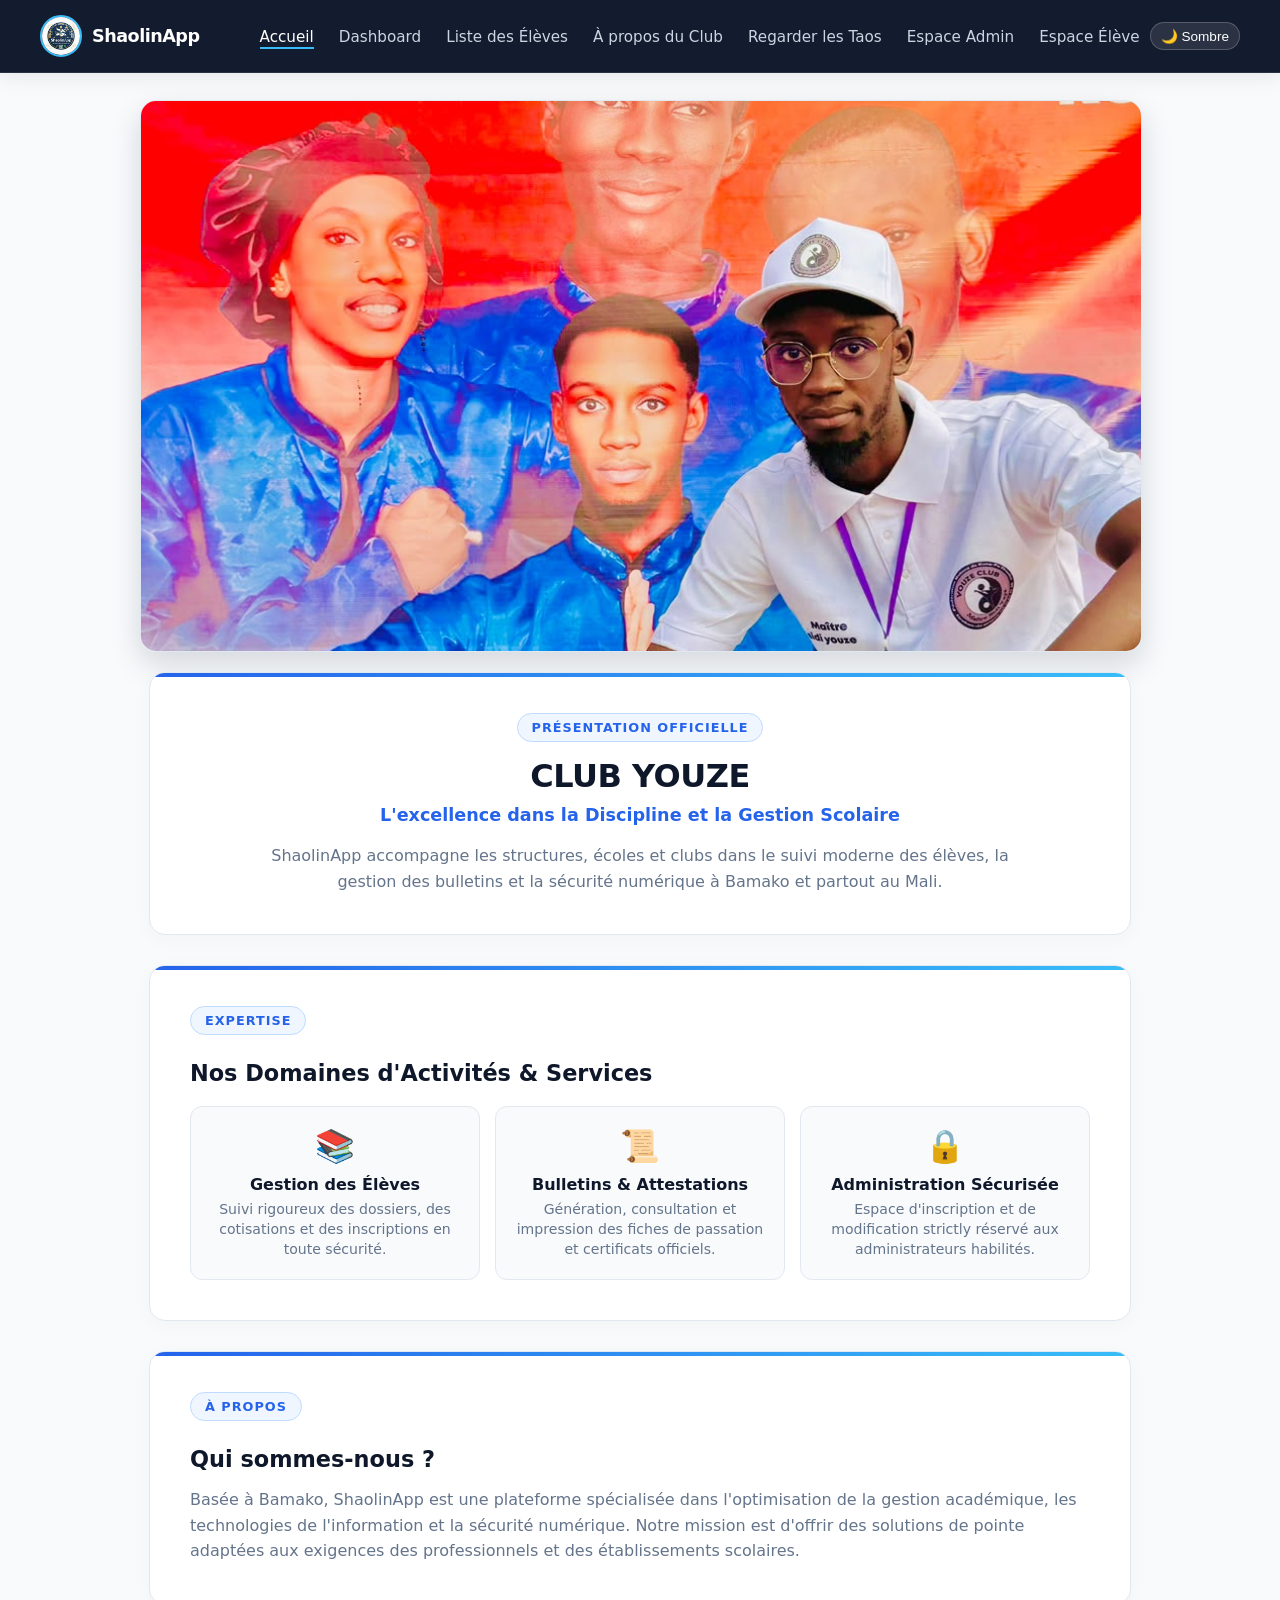
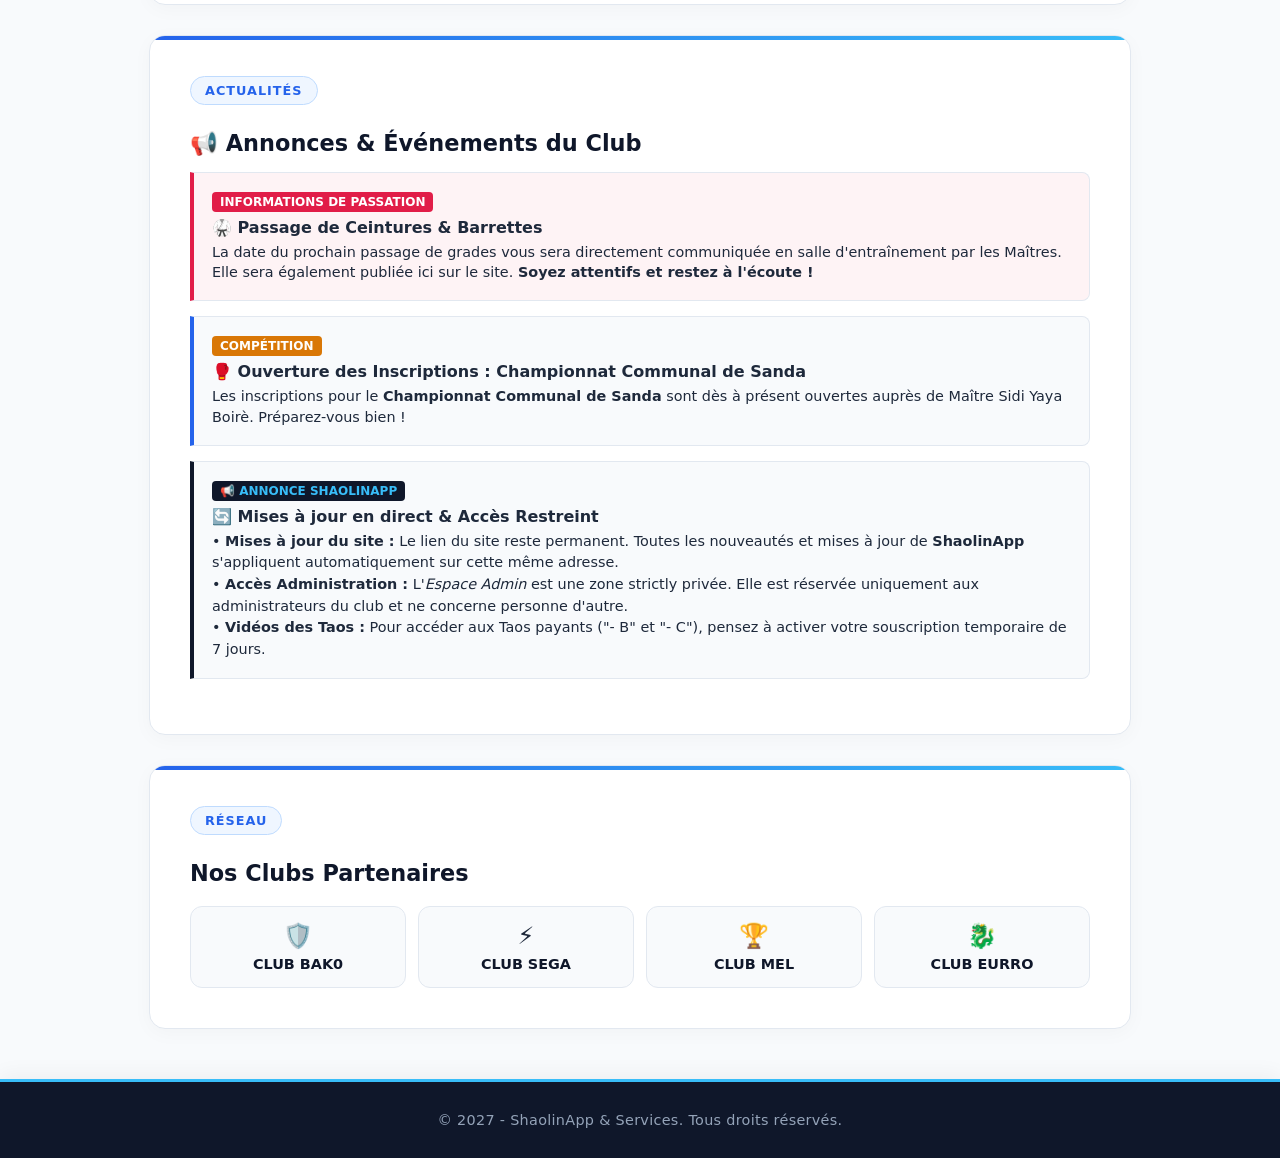
==== commit 4d8865da: "Ajout du bouton Espace Eleve dans le menu de navigation de index.html" ====
--- a/index.html
+++ b/index.html
@@ -448,6 +448,7 @@
                 <li><a href="apropos.html">À propos du Club</a></li>
                 <li><a href="taos.html">Regarder les Taos</a></li>
                 <li><a href="admin.html">Espace Admin</a></li>
+                <li><a href="espace-eleve.html">Espace Élève</a></li>
             </ul>
             <!-- Bouton pour changer de thème -->
             <button id="themeToggleBtn" class="theme-toggle-btn" onclick="basculerTheme()">
@@ -525,7 +526,7 @@
             <h4 style="margin: 0 0 5px 0; font-size: 1rem;">🔄 Mises à jour en direct & Accès Restreint</h4>
             <p style="margin: 0; font-size: 0.9rem; line-height: 1.5;">
                 • <strong>Mises à jour du site :</strong> Le lien du site reste permanent. Toutes les nouveautés et mises à jour de <strong>ShaolinApp</strong> s'appliquent automatiquement sur cette même adresse.<br>
-                • <strong>Accès Administration :</strong> L'<em>Espace Admin</em> est une zone strictement privée. Elle est réservée uniquement aux administrateurs du club et ne concerne personne d'autre.<br>
+                • <strong>Accès Administration :</strong> L'<em>Espace Admin</em> est une zone strictly privée. Elle est réservée uniquement aux administrateurs du club et ne concerne personne d'autre.<br>
                 • <strong>Vidéos des Taos :</strong> Pour accéder aux Taos payants ("- B" et "- C"), pensez à activer votre souscription temporaire de 7 jours.
             </p>
         </div>
